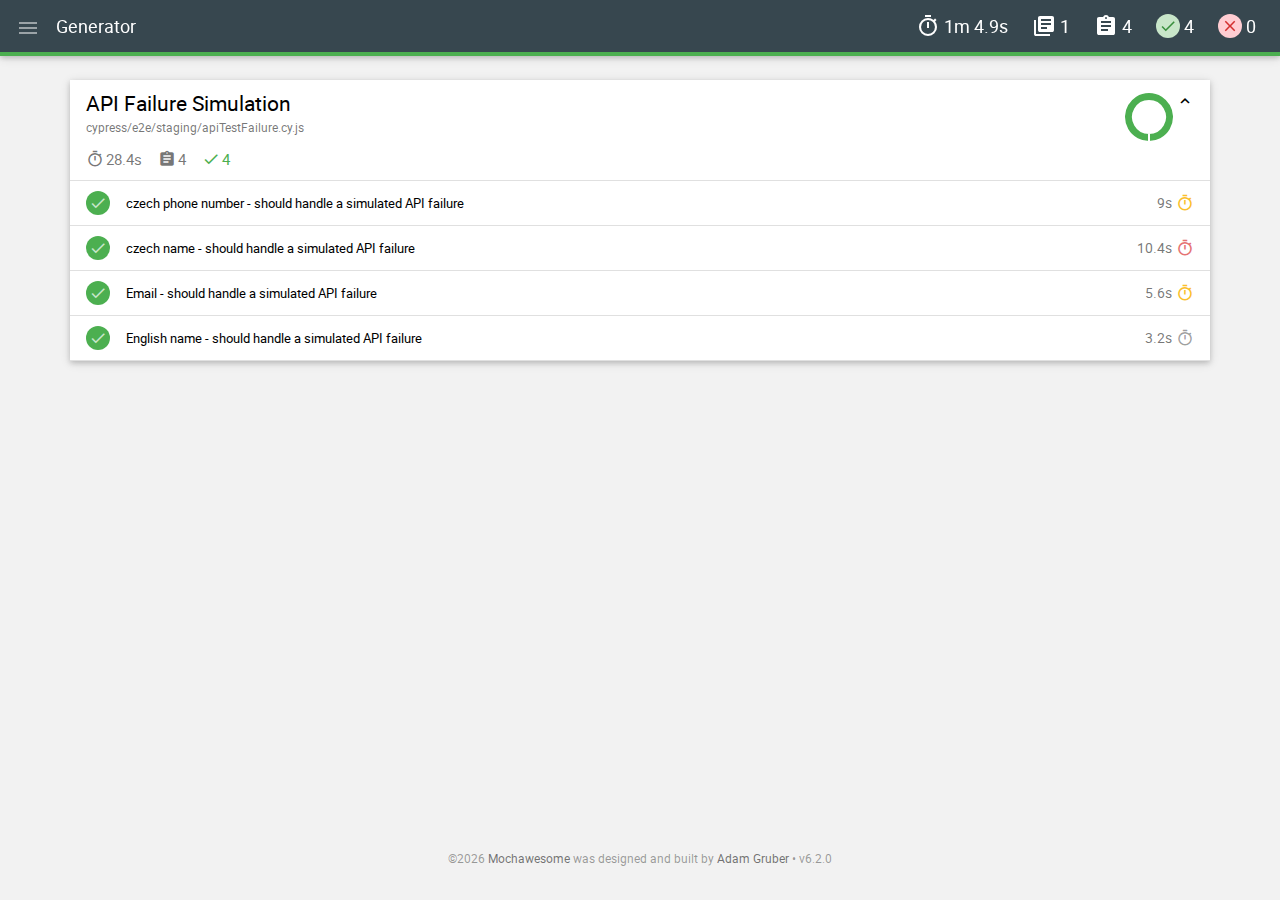
==== public/HTML_20Report/index.html @ 856b13a6 "Adding new pictures and 3 section are almosr done" ====
<!doctype html>
<html lang="en"><head><meta charSet="utf-8"/><meta http-equiv="X-UA-Compatible" content="IE=edge"/><meta name="viewport" content="width=device-width, initial-scale=1"/><title>Generator cypress tests reports</title><link rel="stylesheet" href="assets/app.css"/></head><body data-raw="{&quot;stats&quot;:{&quot;suites&quot;:1,&quot;tests&quot;:4,&quot;passes&quot;:4,&quot;pending&quot;:0,&quot;failures&quot;:0,&quot;testsRegistered&quot;:4,&quot;passPercent&quot;:100,&quot;pendingPercent&quot;:0,&quot;other&quot;:0,&quot;hasOther&quot;:false,&quot;skipped&quot;:0,&quot;hasSkipped&quot;:false,&quot;start&quot;:&quot;2024-03-16T16:29:11.268Z&quot;,&quot;end&quot;:&quot;2024-03-16T16:30:16.251Z&quot;,&quot;duration&quot;:64983},&quot;results&quot;:[{&quot;uuid&quot;:&quot;bce0558d-50f2-4da8-b6d6-2792b051e5bb&quot;,&quot;title&quot;:&quot;&quot;,&quot;fullFile&quot;:&quot;cypress/e2e/staging/apiTestFailure.cy.js&quot;,&quot;file&quot;:&quot;cypress/e2e/staging/apiTestFailure.cy.js&quot;,&quot;beforeHooks&quot;:[],&quot;afterHooks&quot;:[],&quot;tests&quot;:[],&quot;suites&quot;:[{&quot;uuid&quot;:&quot;c9a921f4-aa68-4372-8e29-d79bae575b4d&quot;,&quot;title&quot;:&quot;API Failure Simulation&quot;,&quot;fullFile&quot;:&quot;cypress/e2e/staging/apiTestFailure.cy.js&quot;,&quot;file&quot;:&quot;cypress/e2e/staging/apiTestFailure.cy.js&quot;,&quot;beforeHooks&quot;:[],&quot;afterHooks&quot;:[],&quot;tests&quot;:[{&quot;title&quot;:&quot;czech phone number - should handle a simulated API failure &quot;,&quot;fullTitle&quot;:&quot;API Failure Simulation czech phone number - should handle a simulated API failure &quot;,&quot;timedOut&quot;:null,&quot;duration&quot;:9098,&quot;state&quot;:&quot;passed&quot;,&quot;speed&quot;:&quot;medium&quot;,&quot;pass&quot;:true,&quot;fail&quot;:false,&quot;pending&quot;:false,&quot;context&quot;:null,&quot;code&quot;:&quot;// Step 1: Intercept and change the response to a failure status\ncy.intercept(&#x27;GET&#x27;, &#x27;/api/czechPhoneNumber&#x27;, {\n  statusCode: 500,\n  body: {\n    error: &#x27;Internal Server Error&#x27;\n  }\n}).as(&#x27;apiFailure&#x27;);\ncy.get(&#x27;#generateOption&#x27;).select(&#x27;czechPhoneNumber&#x27;);\ncy.get(&#x27;#generate&#x27;).click();\n// Step 3: Assert the API call received the failure response\ncy.wait(&#x27;@apiFailure&#x27;).its(&#x27;response.statusCode&#x27;).should(&#x27;eq&#x27;, 500);\n// Step 4: Verify how the application handles the failure\ncy.get(&#x27;#nameDisplay&#x27;).should(&#x27;have.value&#x27;, &#x27;Error generating data.&#x27;);&quot;,&quot;err&quot;:{},&quot;uuid&quot;:&quot;479ec57d-1788-4ef9-943a-34f402d22995&quot;,&quot;parentUUID&quot;:&quot;c9a921f4-aa68-4372-8e29-d79bae575b4d&quot;,&quot;isHook&quot;:false,&quot;skipped&quot;:false},{&quot;title&quot;:&quot;czech name - should handle a simulated API failure &quot;,&quot;fullTitle&quot;:&quot;API Failure Simulation czech name - should handle a simulated API failure &quot;,&quot;timedOut&quot;:null,&quot;duration&quot;:10458,&quot;state&quot;:&quot;passed&quot;,&quot;speed&quot;:&quot;slow&quot;,&quot;pass&quot;:true,&quot;fail&quot;:false,&quot;pending&quot;:false,&quot;context&quot;:null,&quot;code&quot;:&quot;// Step 1: Intercept and change the response to a failure status\ncy.intercept(&#x27;GET&#x27;, &#x27;/api/czechName&#x27;, {\n  statusCode: 500,\n  body: {\n    error: &#x27;Internal Server Error&#x27;\n  }\n}).as(&#x27;apiFailure&#x27;);\ncy.get(&#x27;#generateOption&#x27;).select(&#x27;czechName&#x27;);\ncy.get(&#x27;#generate&#x27;).click();\n// Step 3: Assert the API call received the failure response\ncy.wait(&#x27;@apiFailure&#x27;).its(&#x27;response.statusCode&#x27;).should(&#x27;eq&#x27;, 500);\n// Step 4: Verify how the application handles the failure\ncy.get(&#x27;#nameDisplay&#x27;).should(&#x27;have.value&#x27;, &#x27;Error generating data.&#x27;);&quot;,&quot;err&quot;:{},&quot;uuid&quot;:&quot;5e4d827c-6515-48ee-8de1-ce8b8e899436&quot;,&quot;parentUUID&quot;:&quot;c9a921f4-aa68-4372-8e29-d79bae575b4d&quot;,&quot;isHook&quot;:false,&quot;skipped&quot;:false},{&quot;title&quot;:&quot;Email - should handle a simulated API failure &quot;,&quot;fullTitle&quot;:&quot;API Failure Simulation Email - should handle a simulated API failure &quot;,&quot;timedOut&quot;:null,&quot;duration&quot;:5635,&quot;state&quot;:&quot;passed&quot;,&quot;speed&quot;:&quot;medium&quot;,&quot;pass&quot;:true,&quot;fail&quot;:false,&quot;pending&quot;:false,&quot;context&quot;:null,&quot;code&quot;:&quot;// Step 1: Intercept and change the response to a failure status\ncy.intercept(&#x27;GET&#x27;, &#x27;/api/testEmail&#x27;, {\n  statusCode: 500,\n  body: {\n    error: &#x27;Internal Server Error&#x27;\n  }\n}).as(&#x27;apiFailure&#x27;);\ncy.get(&#x27;#generateOption&#x27;).select(&#x27;testEmail&#x27;);\ncy.get(&#x27;#generate&#x27;).click();\n// Step 3: Assert the API call received the failure response\ncy.wait(&#x27;@apiFailure&#x27;).its(&#x27;response.statusCode&#x27;).should(&#x27;eq&#x27;, 500);\n// Step 4: Verify how the application handles the failure\ncy.get(&#x27;#nameDisplay&#x27;).should(&#x27;have.value&#x27;, &#x27;Error generating data.&#x27;);&quot;,&quot;err&quot;:{},&quot;uuid&quot;:&quot;5d371f69-d407-437b-9dad-ba96b5d5f956&quot;,&quot;parentUUID&quot;:&quot;c9a921f4-aa68-4372-8e29-d79bae575b4d&quot;,&quot;isHook&quot;:false,&quot;skipped&quot;:false},{&quot;title&quot;:&quot;English name - should handle a simulated API failure &quot;,&quot;fullTitle&quot;:&quot;API Failure Simulation English name - should handle a simulated API failure &quot;,&quot;timedOut&quot;:null,&quot;duration&quot;:3216,&quot;state&quot;:&quot;passed&quot;,&quot;speed&quot;:&quot;fast&quot;,&quot;pass&quot;:true,&quot;fail&quot;:false,&quot;pending&quot;:false,&quot;context&quot;:null,&quot;code&quot;:&quot;// Step 1: Intercept and change the response to a failure status\ncy.intercept(&#x27;GET&#x27;, &#x27;/api/englishName&#x27;, {\n  statusCode: 500,\n  body: {\n    error: &#x27;Internal Server Error&#x27;\n  }\n}).as(&#x27;apiFailure&#x27;);\ncy.get(&#x27;#generateOption&#x27;).select(&#x27;englishName&#x27;);\ncy.get(&#x27;#generate&#x27;).click();\n// Step 3: Assert the API call received the failure response\ncy.wait(&#x27;@apiFailure&#x27;).its(&#x27;response.statusCode&#x27;).should(&#x27;eq&#x27;, 500);\n// Step 4: Verify how the application handles the failure\ncy.get(&#x27;#nameDisplay&#x27;).should(&#x27;have.value&#x27;, &#x27;Error generating data.&#x27;);&quot;,&quot;err&quot;:{},&quot;uuid&quot;:&quot;a2dae4ef-8670-461a-8a8a-98d522574c43&quot;,&quot;parentUUID&quot;:&quot;c9a921f4-aa68-4372-8e29-d79bae575b4d&quot;,&quot;isHook&quot;:false,&quot;skipped&quot;:false}],&quot;suites&quot;:[],&quot;passes&quot;:[&quot;479ec57d-1788-4ef9-943a-34f402d22995&quot;,&quot;5e4d827c-6515-48ee-8de1-ce8b8e899436&quot;,&quot;5d371f69-d407-437b-9dad-ba96b5d5f956&quot;,&quot;a2dae4ef-8670-461a-8a8a-98d522574c43&quot;],&quot;failures&quot;:[],&quot;pending&quot;:[],&quot;skipped&quot;:[],&quot;duration&quot;:28407,&quot;root&quot;:false,&quot;rootEmpty&quot;:false,&quot;_timeout&quot;:2000}],&quot;passes&quot;:[],&quot;failures&quot;:[],&quot;pending&quot;:[],&quot;skipped&quot;:[],&quot;duration&quot;:0,&quot;root&quot;:true,&quot;rootEmpty&quot;:true,&quot;_timeout&quot;:2000}],&quot;meta&quot;:{&quot;mocha&quot;:{&quot;version&quot;:&quot;7.0.1&quot;},&quot;mochawesome&quot;:{&quot;options&quot;:{&quot;quiet&quot;:false,&quot;reportFilename&quot;:&quot;mochawesome&quot;,&quot;saveHtml&quot;:false,&quot;saveJson&quot;:true,&quot;consoleReporter&quot;:&quot;spec&quot;,&quot;useInlineDiffs&quot;:false,&quot;code&quot;:true},&quot;version&quot;:&quot;7.1.3&quot;},&quot;marge&quot;:{&quot;options&quot;:{&quot;reportDir&quot;:&quot;cypress/reports/.jsons&quot;,&quot;charts&quot;:true,&quot;reportPageTitle&quot;:&quot;Generator cypress tests reports&quot;,&quot;embeddedScreenshots&quot;:true,&quot;overwrite&quot;:false,&quot;html&quot;:false,&quot;json&quot;:true},&quot;version&quot;:&quot;6.2.0&quot;}}}" data-config="{&quot;reportFilename&quot;:&quot;index.html&quot;,&quot;reportDir&quot;:&quot;/Generator/cypress/reports&quot;,&quot;reportTitle&quot;:&quot;Generator&quot;,&quot;reportPageTitle&quot;:&quot;Generator cypress tests reports&quot;,&quot;inline&quot;:false,&quot;inlineAssets&quot;:false,&quot;cdn&quot;:false,&quot;charts&quot;:true,&quot;enableCharts&quot;:true,&quot;code&quot;:true,&quot;enableCode&quot;:true,&quot;autoOpen&quot;:false,&quot;overwrite&quot;:true,&quot;timestamp&quot;:false,&quot;ts&quot;:false,&quot;showPassed&quot;:true,&quot;showFailed&quot;:true,&quot;showPending&quot;:true,&quot;showSkipped&quot;:false,&quot;showHooks&quot;:&quot;failed&quot;,&quot;saveJson&quot;:false,&quot;saveHtml&quot;:true,&quot;dev&quot;:false,&quot;assetsDir&quot;:&quot;/Generator/cypress/reports/assets&quot;,&quot;htmlFile&quot;:&quot;/Generator/cypress/reports/index.html&quot;}"><div id="report"></div><script src="assets/app.js"></script></body></html>
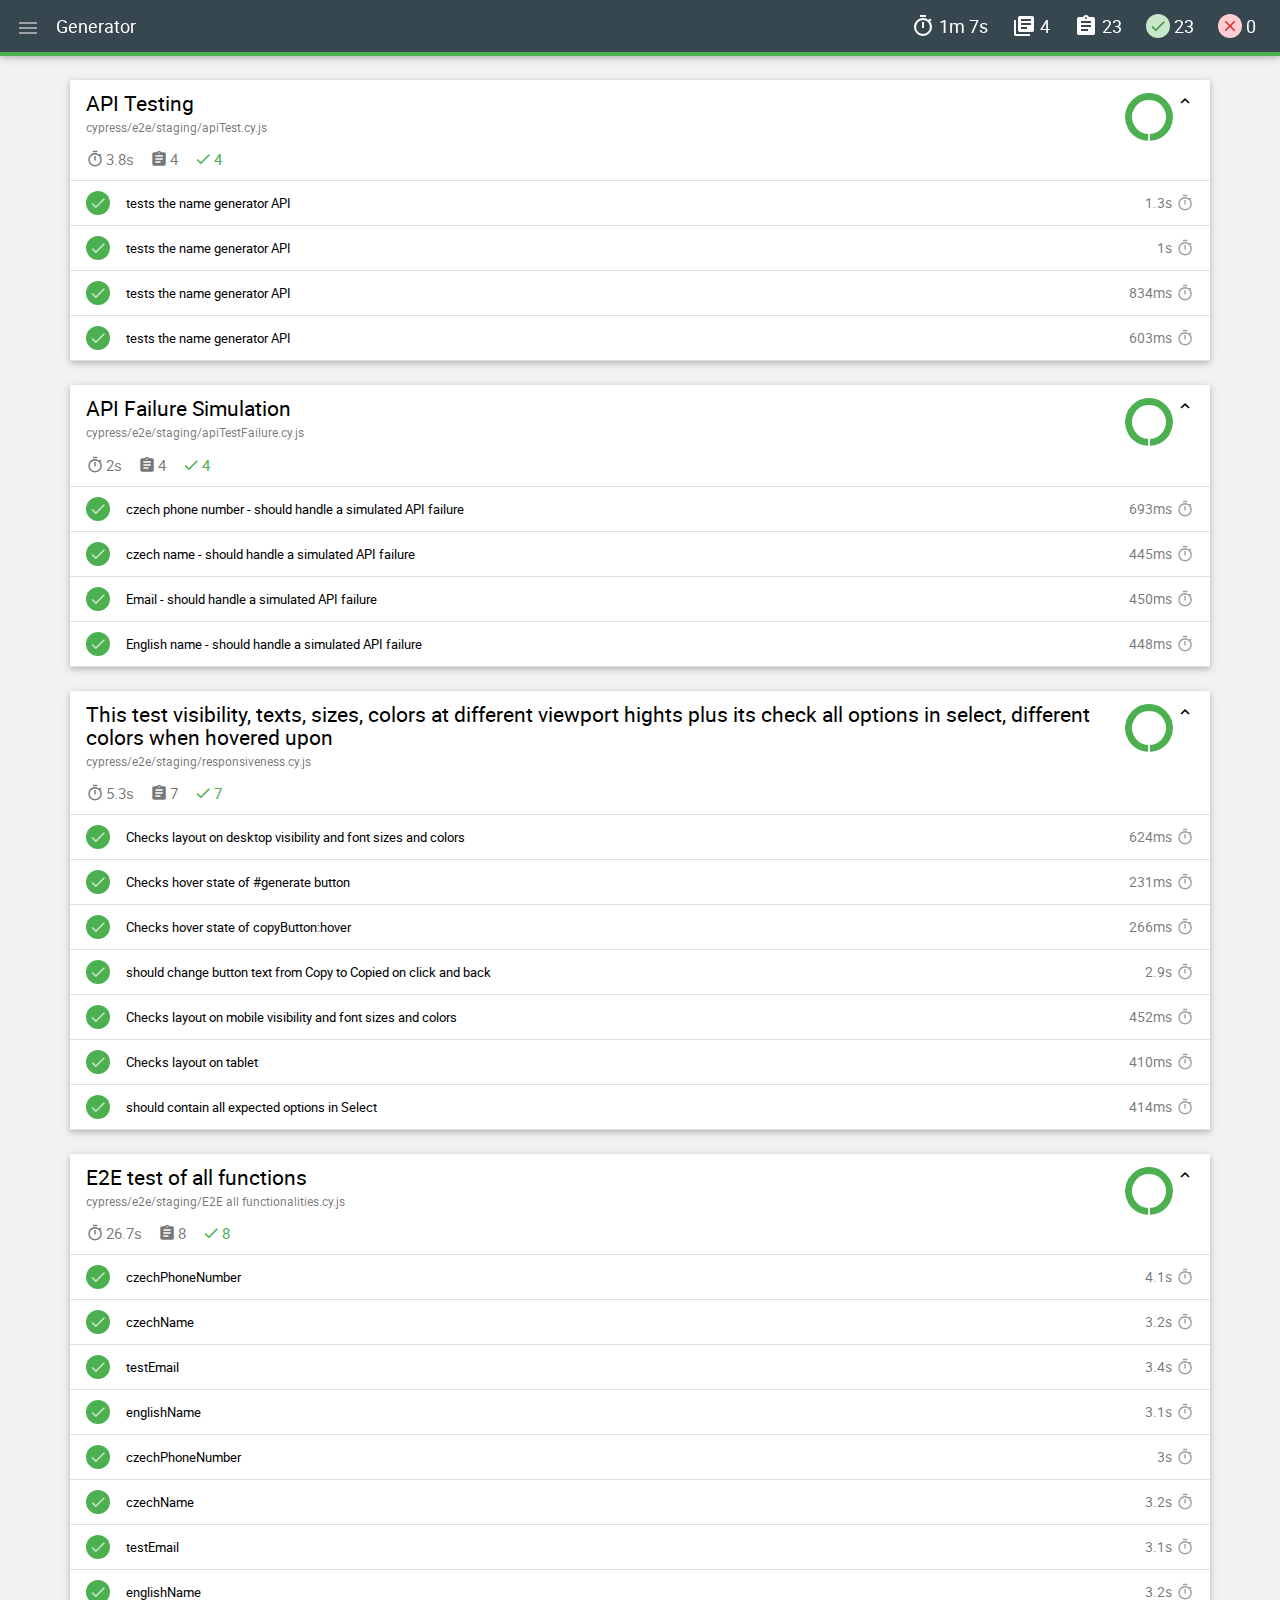
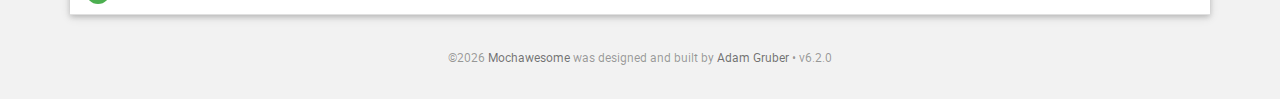
==== commit 0569046e: "Adding everything before trying to deploy to Vercel" ====
--- a/public/HTML_20Report/index.html
+++ b/public/HTML_20Report/index.html
@@ -1,2 +1,2 @@
 <!doctype html>
-<html lang="en"><head><meta charSet="utf-8"/><meta http-equiv="X-UA-Compatible" content="IE=edge"/><meta name="viewport" content="width=device-width, initial-scale=1"/><title>Generator cypress tests reports</title><link rel="stylesheet" href="assets/app.css"/></head><body data-raw="{&quot;stats&quot;:{&quot;suites&quot;:1,&quot;tests&quot;:4,&quot;passes&quot;:4,&quot;pending&quot;:0,&quot;failures&quot;:0,&quot;testsRegistered&quot;:4,&quot;passPercent&quot;:100,&quot;pendingPercent&quot;:0,&quot;other&quot;:0,&quot;hasOther&quot;:false,&quot;skipped&quot;:0,&quot;hasSkipped&quot;:false,&quot;start&quot;:&quot;2024-03-16T16:29:11.268Z&quot;,&quot;end&quot;:&quot;2024-03-16T16:30:16.251Z&quot;,&quot;duration&quot;:64983},&quot;results&quot;:[{&quot;uuid&quot;:&quot;bce0558d-50f2-4da8-b6d6-2792b051e5bb&quot;,&quot;title&quot;:&quot;&quot;,&quot;fullFile&quot;:&quot;cypress/e2e/staging/apiTestFailure.cy.js&quot;,&quot;file&quot;:&quot;cypress/e2e/staging/apiTestFailure.cy.js&quot;,&quot;beforeHooks&quot;:[],&quot;afterHooks&quot;:[],&quot;tests&quot;:[],&quot;suites&quot;:[{&quot;uuid&quot;:&quot;c9a921f4-aa68-4372-8e29-d79bae575b4d&quot;,&quot;title&quot;:&quot;API Failure Simulation&quot;,&quot;fullFile&quot;:&quot;cypress/e2e/staging/apiTestFailure.cy.js&quot;,&quot;file&quot;:&quot;cypress/e2e/staging/apiTestFailure.cy.js&quot;,&quot;beforeHooks&quot;:[],&quot;afterHooks&quot;:[],&quot;tests&quot;:[{&quot;title&quot;:&quot;czech phone number - should handle a simulated API failure &quot;,&quot;fullTitle&quot;:&quot;API Failure Simulation czech phone number - should handle a simulated API failure &quot;,&quot;timedOut&quot;:null,&quot;duration&quot;:9098,&quot;state&quot;:&quot;passed&quot;,&quot;speed&quot;:&quot;medium&quot;,&quot;pass&quot;:true,&quot;fail&quot;:false,&quot;pending&quot;:false,&quot;context&quot;:null,&quot;code&quot;:&quot;// Step 1: Intercept and change the response to a failure status\ncy.intercept(&#x27;GET&#x27;, &#x27;/api/czechPhoneNumber&#x27;, {\n  statusCode: 500,\n  body: {\n    error: &#x27;Internal Server Error&#x27;\n  }\n}).as(&#x27;apiFailure&#x27;);\ncy.get(&#x27;#generateOption&#x27;).select(&#x27;czechPhoneNumber&#x27;);\ncy.get(&#x27;#generate&#x27;).click();\n// Step 3: Assert the API call received the failure response\ncy.wait(&#x27;@apiFailure&#x27;).its(&#x27;response.statusCode&#x27;).should(&#x27;eq&#x27;, 500);\n// Step 4: Verify how the application handles the failure\ncy.get(&#x27;#nameDisplay&#x27;).should(&#x27;have.value&#x27;, &#x27;Error generating data.&#x27;);&quot;,&quot;err&quot;:{},&quot;uuid&quot;:&quot;479ec57d-1788-4ef9-943a-34f402d22995&quot;,&quot;parentUUID&quot;:&quot;c9a921f4-aa68-4372-8e29-d79bae575b4d&quot;,&quot;isHook&quot;:false,&quot;skipped&quot;:false},{&quot;title&quot;:&quot;czech name - should handle a simulated API failure &quot;,&quot;fullTitle&quot;:&quot;API Failure Simulation czech name - should handle a simulated API failure &quot;,&quot;timedOut&quot;:null,&quot;duration&quot;:10458,&quot;state&quot;:&quot;passed&quot;,&quot;speed&quot;:&quot;slow&quot;,&quot;pass&quot;:true,&quot;fail&quot;:false,&quot;pending&quot;:false,&quot;context&quot;:null,&quot;code&quot;:&quot;// Step 1: Intercept and change the response to a failure status\ncy.intercept(&#x27;GET&#x27;, &#x27;/api/czechName&#x27;, {\n  statusCode: 500,\n  body: {\n    error: &#x27;Internal Server Error&#x27;\n  }\n}).as(&#x27;apiFailure&#x27;);\ncy.get(&#x27;#generateOption&#x27;).select(&#x27;czechName&#x27;);\ncy.get(&#x27;#generate&#x27;).click();\n// Step 3: Assert the API call received the failure response\ncy.wait(&#x27;@apiFailure&#x27;).its(&#x27;response.statusCode&#x27;).should(&#x27;eq&#x27;, 500);\n// Step 4: Verify how the application handles the failure\ncy.get(&#x27;#nameDisplay&#x27;).should(&#x27;have.value&#x27;, &#x27;Error generating data.&#x27;);&quot;,&quot;err&quot;:{},&quot;uuid&quot;:&quot;5e4d827c-6515-48ee-8de1-ce8b8e899436&quot;,&quot;parentUUID&quot;:&quot;c9a921f4-aa68-4372-8e29-d79bae575b4d&quot;,&quot;isHook&quot;:false,&quot;skipped&quot;:false},{&quot;title&quot;:&quot;Email - should handle a simulated API failure &quot;,&quot;fullTitle&quot;:&quot;API Failure Simulation Email - should handle a simulated API failure &quot;,&quot;timedOut&quot;:null,&quot;duration&quot;:5635,&quot;state&quot;:&quot;passed&quot;,&quot;speed&quot;:&quot;medium&quot;,&quot;pass&quot;:true,&quot;fail&quot;:false,&quot;pending&quot;:false,&quot;context&quot;:null,&quot;code&quot;:&quot;// Step 1: Intercept and change the response to a failure status\ncy.intercept(&#x27;GET&#x27;, &#x27;/api/testEmail&#x27;, {\n  statusCode: 500,\n  body: {\n    error: &#x27;Internal Server Error&#x27;\n  }\n}).as(&#x27;apiFailure&#x27;);\ncy.get(&#x27;#generateOption&#x27;).select(&#x27;testEmail&#x27;);\ncy.get(&#x27;#generate&#x27;).click();\n// Step 3: Assert the API call received the failure response\ncy.wait(&#x27;@apiFailure&#x27;).its(&#x27;response.statusCode&#x27;).should(&#x27;eq&#x27;, 500);\n// Step 4: Verify how the application handles the failure\ncy.get(&#x27;#nameDisplay&#x27;).should(&#x27;have.value&#x27;, &#x27;Error generating data.&#x27;);&quot;,&quot;err&quot;:{},&quot;uuid&quot;:&quot;5d371f69-d407-437b-9dad-ba96b5d5f956&quot;,&quot;parentUUID&quot;:&quot;c9a921f4-aa68-4372-8e29-d79bae575b4d&quot;,&quot;isHook&quot;:false,&quot;skipped&quot;:false},{&quot;title&quot;:&quot;English name - should handle a simulated API failure &quot;,&quot;fullTitle&quot;:&quot;API Failure Simulation English name - should handle a simulated API failure &quot;,&quot;timedOut&quot;:null,&quot;duration&quot;:3216,&quot;state&quot;:&quot;passed&quot;,&quot;speed&quot;:&quot;fast&quot;,&quot;pass&quot;:true,&quot;fail&quot;:false,&quot;pending&quot;:false,&quot;context&quot;:null,&quot;code&quot;:&quot;// Step 1: Intercept and change the response to a failure status\ncy.intercept(&#x27;GET&#x27;, &#x27;/api/englishName&#x27;, {\n  statusCode: 500,\n  body: {\n    error: &#x27;Internal Server Error&#x27;\n  }\n}).as(&#x27;apiFailure&#x27;);\ncy.get(&#x27;#generateOption&#x27;).select(&#x27;englishName&#x27;);\ncy.get(&#x27;#generate&#x27;).click();\n// Step 3: Assert the API call received the failure response\ncy.wait(&#x27;@apiFailure&#x27;).its(&#x27;response.statusCode&#x27;).should(&#x27;eq&#x27;, 500);\n// Step 4: Verify how the application handles the failure\ncy.get(&#x27;#nameDisplay&#x27;).should(&#x27;have.value&#x27;, &#x27;Error generating data.&#x27;);&quot;,&quot;err&quot;:{},&quot;uuid&quot;:&quot;a2dae4ef-8670-461a-8a8a-98d522574c43&quot;,&quot;parentUUID&quot;:&quot;c9a921f4-aa68-4372-8e29-d79bae575b4d&quot;,&quot;isHook&quot;:false,&quot;skipped&quot;:false}],&quot;suites&quot;:[],&quot;passes&quot;:[&quot;479ec57d-1788-4ef9-943a-34f402d22995&quot;,&quot;5e4d827c-6515-48ee-8de1-ce8b8e899436&quot;,&quot;5d371f69-d407-437b-9dad-ba96b5d5f956&quot;,&quot;a2dae4ef-8670-461a-8a8a-98d522574c43&quot;],&quot;failures&quot;:[],&quot;pending&quot;:[],&quot;skipped&quot;:[],&quot;duration&quot;:28407,&quot;root&quot;:false,&quot;rootEmpty&quot;:false,&quot;_timeout&quot;:2000}],&quot;passes&quot;:[],&quot;failures&quot;:[],&quot;pending&quot;:[],&quot;skipped&quot;:[],&quot;duration&quot;:0,&quot;root&quot;:true,&quot;rootEmpty&quot;:true,&quot;_timeout&quot;:2000}],&quot;meta&quot;:{&quot;mocha&quot;:{&quot;version&quot;:&quot;7.0.1&quot;},&quot;mochawesome&quot;:{&quot;options&quot;:{&quot;quiet&quot;:false,&quot;reportFilename&quot;:&quot;mochawesome&quot;,&quot;saveHtml&quot;:false,&quot;saveJson&quot;:true,&quot;consoleReporter&quot;:&quot;spec&quot;,&quot;useInlineDiffs&quot;:false,&quot;code&quot;:true},&quot;version&quot;:&quot;7.1.3&quot;},&quot;marge&quot;:{&quot;options&quot;:{&quot;reportDir&quot;:&quot;cypress/reports/.jsons&quot;,&quot;charts&quot;:true,&quot;reportPageTitle&quot;:&quot;Generator cypress tests reports&quot;,&quot;embeddedScreenshots&quot;:true,&quot;overwrite&quot;:false,&quot;html&quot;:false,&quot;json&quot;:true},&quot;version&quot;:&quot;6.2.0&quot;}}}" data-config="{&quot;reportFilename&quot;:&quot;index.html&quot;,&quot;reportDir&quot;:&quot;/Generator/cypress/reports&quot;,&quot;reportTitle&quot;:&quot;Generator&quot;,&quot;reportPageTitle&quot;:&quot;Generator cypress tests reports&quot;,&quot;inline&quot;:false,&quot;inlineAssets&quot;:false,&quot;cdn&quot;:false,&quot;charts&quot;:true,&quot;enableCharts&quot;:true,&quot;code&quot;:true,&quot;enableCode&quot;:true,&quot;autoOpen&quot;:false,&quot;overwrite&quot;:true,&quot;timestamp&quot;:false,&quot;ts&quot;:false,&quot;showPassed&quot;:true,&quot;showFailed&quot;:true,&quot;showPending&quot;:true,&quot;showSkipped&quot;:false,&quot;showHooks&quot;:&quot;failed&quot;,&quot;saveJson&quot;:false,&quot;saveHtml&quot;:true,&quot;dev&quot;:false,&quot;assetsDir&quot;:&quot;/Generator/cypress/reports/assets&quot;,&quot;htmlFile&quot;:&quot;/Generator/cypress/reports/index.html&quot;}"><div id="report"></div><script src="assets/app.js"></script></body></html>+<html lang="en"><head><meta charSet="utf-8"/><meta http-equiv="X-UA-Compatible" content="IE=edge"/><meta name="viewport" content="width=device-width, initial-scale=1"/><title>Generator cypress tests reports</title><link rel="stylesheet" href="assets/app.css"/></head><body data-raw="{&quot;stats&quot;:{&quot;suites&quot;:4,&quot;tests&quot;:23,&quot;passes&quot;:23,&quot;pending&quot;:0,&quot;failures&quot;:0,&quot;testsRegistered&quot;:23,&quot;passPercent&quot;:100,&quot;pendingPercent&quot;:0,&quot;other&quot;:0,&quot;hasOther&quot;:false,&quot;skipped&quot;:0,&quot;hasSkipped&quot;:false,&quot;start&quot;:&quot;2024-03-22T09:49:56.739Z&quot;,&quot;end&quot;:&quot;2024-03-22T09:51:03.824Z&quot;,&quot;duration&quot;:67085},&quot;results&quot;:[{&quot;uuid&quot;:&quot;058f0191-69b2-461f-9e42-94ab22dad3a1&quot;,&quot;title&quot;:&quot;&quot;,&quot;fullFile&quot;:&quot;cypress/e2e/staging/apiTest.cy.js&quot;,&quot;file&quot;:&quot;cypress/e2e/staging/apiTest.cy.js&quot;,&quot;beforeHooks&quot;:[],&quot;afterHooks&quot;:[],&quot;tests&quot;:[],&quot;suites&quot;:[{&quot;uuid&quot;:&quot;c1345afc-4f48-4d4b-b9e0-8e5a4fd93da1&quot;,&quot;title&quot;:&quot;API Testing&quot;,&quot;fullFile&quot;:&quot;cypress/e2e/staging/apiTest.cy.js&quot;,&quot;file&quot;:&quot;cypress/e2e/staging/apiTest.cy.js&quot;,&quot;beforeHooks&quot;:[],&quot;afterHooks&quot;:[],&quot;tests&quot;:[{&quot;title&quot;:&quot;tests the name generator API&quot;,&quot;fullTitle&quot;:&quot;API Testing tests the name generator API&quot;,&quot;timedOut&quot;:null,&quot;duration&quot;:1315,&quot;state&quot;:&quot;passed&quot;,&quot;speed&quot;:&quot;fast&quot;,&quot;pass&quot;:true,&quot;fail&quot;:false,&quot;pending&quot;:false,&quot;context&quot;:null,&quot;code&quot;:&quot;cy.request(&#x27;GET&#x27;, &#x27;http://staging-generator-dusky.vercel.app/api/czechPhoneNumber&#x27;).then(response =&gt; {\n  expect(response.status).to.eq(200);\n  // Additional assertions about the response body can be added here\n});&quot;,&quot;err&quot;:{},&quot;uuid&quot;:&quot;9948a4e0-ffb1-4aeb-a0a4-95fc18938fdc&quot;,&quot;parentUUID&quot;:&quot;c1345afc-4f48-4d4b-b9e0-8e5a4fd93da1&quot;,&quot;isHook&quot;:false,&quot;skipped&quot;:false},{&quot;title&quot;:&quot;tests the name generator API&quot;,&quot;fullTitle&quot;:&quot;API Testing tests the name generator API&quot;,&quot;timedOut&quot;:null,&quot;duration&quot;:1077,&quot;state&quot;:&quot;passed&quot;,&quot;speed&quot;:&quot;fast&quot;,&quot;pass&quot;:true,&quot;fail&quot;:false,&quot;pending&quot;:false,&quot;context&quot;:null,&quot;code&quot;:&quot;cy.request(&#x27;GET&#x27;, &#x27;http://staging-generator-dusky.vercel.app/api/czechName&#x27;).then(response =&gt; {\n  expect(response.status).to.eq(200);\n  // Additional assertions about the response body can be added here\n});&quot;,&quot;err&quot;:{},&quot;uuid&quot;:&quot;51392621-bf6e-4f8b-a89f-bee8dc1ed642&quot;,&quot;parentUUID&quot;:&quot;c1345afc-4f48-4d4b-b9e0-8e5a4fd93da1&quot;,&quot;isHook&quot;:false,&quot;skipped&quot;:false},{&quot;title&quot;:&quot;tests the name generator API&quot;,&quot;fullTitle&quot;:&quot;API Testing tests the name generator API&quot;,&quot;timedOut&quot;:null,&quot;duration&quot;:834,&quot;state&quot;:&quot;passed&quot;,&quot;speed&quot;:&quot;fast&quot;,&quot;pass&quot;:true,&quot;fail&quot;:false,&quot;pending&quot;:false,&quot;context&quot;:null,&quot;code&quot;:&quot;cy.request(&#x27;GET&#x27;, &#x27;http://staging-generator-dusky.vercel.app/api/testEmail&#x27;).then(response =&gt; {\n  expect(response.status).to.eq(200);\n  // Additional assertions about the response body can be added here\n});&quot;,&quot;err&quot;:{},&quot;uuid&quot;:&quot;82e2d1fc-0195-4c2f-bad6-ec3bb3cb1828&quot;,&quot;parentUUID&quot;:&quot;c1345afc-4f48-4d4b-b9e0-8e5a4fd93da1&quot;,&quot;isHook&quot;:false,&quot;skipped&quot;:false},{&quot;title&quot;:&quot;tests the name generator API&quot;,&quot;fullTitle&quot;:&quot;API Testing tests the name generator API&quot;,&quot;timedOut&quot;:null,&quot;duration&quot;:603,&quot;state&quot;:&quot;passed&quot;,&quot;speed&quot;:&quot;fast&quot;,&quot;pass&quot;:true,&quot;fail&quot;:false,&quot;pending&quot;:false,&quot;context&quot;:null,&quot;code&quot;:&quot;cy.request(&#x27;GET&#x27;, &#x27;http://staging-generator-dusky.vercel.app/api/englishName&#x27;).then(response =&gt; {\n  expect(response.status).to.eq(200);\n  // Additional assertions about the response body can be added here\n});&quot;,&quot;err&quot;:{},&quot;uuid&quot;:&quot;b2d58ec0-42fa-4fed-9756-b69b6df17f7b&quot;,&quot;parentUUID&quot;:&quot;c1345afc-4f48-4d4b-b9e0-8e5a4fd93da1&quot;,&quot;isHook&quot;:false,&quot;skipped&quot;:false}],&quot;suites&quot;:[],&quot;passes&quot;:[&quot;9948a4e0-ffb1-4aeb-a0a4-95fc18938fdc&quot;,&quot;51392621-bf6e-4f8b-a89f-bee8dc1ed642&quot;,&quot;82e2d1fc-0195-4c2f-bad6-ec3bb3cb1828&quot;,&quot;b2d58ec0-42fa-4fed-9756-b69b6df17f7b&quot;],&quot;failures&quot;:[],&quot;pending&quot;:[],&quot;skipped&quot;:[],&quot;duration&quot;:3829,&quot;root&quot;:false,&quot;rootEmpty&quot;:false,&quot;_timeout&quot;:2000}],&quot;passes&quot;:[],&quot;failures&quot;:[],&quot;pending&quot;:[],&quot;skipped&quot;:[],&quot;duration&quot;:0,&quot;root&quot;:true,&quot;rootEmpty&quot;:true,&quot;_timeout&quot;:2000},{&quot;uuid&quot;:&quot;d909eea0-9c72-45c3-9da3-6dc9bc0dc04b&quot;,&quot;title&quot;:&quot;&quot;,&quot;fullFile&quot;:&quot;cypress/e2e/staging/apiTestFailure.cy.js&quot;,&quot;file&quot;:&quot;cypress/e2e/staging/apiTestFailure.cy.js&quot;,&quot;beforeHooks&quot;:[],&quot;afterHooks&quot;:[],&quot;tests&quot;:[],&quot;suites&quot;:[{&quot;uuid&quot;:&quot;2505d2d0-36c8-4c3e-a492-d636dbdca5c5&quot;,&quot;title&quot;:&quot;API Failure Simulation&quot;,&quot;fullFile&quot;:&quot;cypress/e2e/staging/apiTestFailure.cy.js&quot;,&quot;file&quot;:&quot;cypress/e2e/staging/apiTestFailure.cy.js&quot;,&quot;beforeHooks&quot;:[],&quot;afterHooks&quot;:[],&quot;tests&quot;:[{&quot;title&quot;:&quot;czech phone number - should handle a simulated API failure &quot;,&quot;fullTitle&quot;:&quot;API Failure Simulation czech phone number - should handle a simulated API failure &quot;,&quot;timedOut&quot;:null,&quot;duration&quot;:693,&quot;state&quot;:&quot;passed&quot;,&quot;speed&quot;:&quot;fast&quot;,&quot;pass&quot;:true,&quot;fail&quot;:false,&quot;pending&quot;:false,&quot;context&quot;:null,&quot;code&quot;:&quot;// Step 1: Intercept and change the response to a failure status\ncy.intercept(&#x27;GET&#x27;, &#x27;/api/czechPhoneNumber&#x27;, {\n  statusCode: 500,\n  body: {\n    error: &#x27;Internal Server Error&#x27;\n  }\n}).as(&#x27;apiFailure&#x27;);\ncy.get(&#x27;#generateOption&#x27;).select(&#x27;czechPhoneNumber&#x27;);\ncy.get(&#x27;#generate&#x27;).click();\n// Step 3: Assert the API call received the failure response\ncy.wait(&#x27;@apiFailure&#x27;).its(&#x27;response.statusCode&#x27;).should(&#x27;eq&#x27;, 500);\n// Step 4: Verify how the application handles the failure\ncy.get(&#x27;#nameDisplay&#x27;).should(&#x27;have.value&#x27;, &#x27;Error generating data.&#x27;);&quot;,&quot;err&quot;:{},&quot;uuid&quot;:&quot;fc83e191-a569-4a83-ba4f-c19b04ffd389&quot;,&quot;parentUUID&quot;:&quot;2505d2d0-36c8-4c3e-a492-d636dbdca5c5&quot;,&quot;isHook&quot;:false,&quot;skipped&quot;:false},{&quot;title&quot;:&quot;czech name - should handle a simulated API failure &quot;,&quot;fullTitle&quot;:&quot;API Failure Simulation czech name - should handle a simulated API failure &quot;,&quot;timedOut&quot;:null,&quot;duration&quot;:445,&quot;state&quot;:&quot;passed&quot;,&quot;speed&quot;:&quot;fast&quot;,&quot;pass&quot;:true,&quot;fail&quot;:false,&quot;pending&quot;:false,&quot;context&quot;:null,&quot;code&quot;:&quot;// Step 1: Intercept and change the response to a failure status\ncy.intercept(&#x27;GET&#x27;, &#x27;/api/czechName&#x27;, {\n  statusCode: 500,\n  body: {\n    error: &#x27;Internal Server Error&#x27;\n  }\n}).as(&#x27;apiFailure&#x27;);\ncy.get(&#x27;#generateOption&#x27;).select(&#x27;czechName&#x27;);\ncy.get(&#x27;#generate&#x27;).click();\n// Step 3: Assert the API call received the failure response\ncy.wait(&#x27;@apiFailure&#x27;).its(&#x27;response.statusCode&#x27;).should(&#x27;eq&#x27;, 500);\n// Step 4: Verify how the application handles the failure\ncy.get(&#x27;#nameDisplay&#x27;).should(&#x27;have.value&#x27;, &#x27;Error generating data.&#x27;);&quot;,&quot;err&quot;:{},&quot;uuid&quot;:&quot;714b2ac5-8b84-4505-982b-39cc88b57db7&quot;,&quot;parentUUID&quot;:&quot;2505d2d0-36c8-4c3e-a492-d636dbdca5c5&quot;,&quot;isHook&quot;:false,&quot;skipped&quot;:false},{&quot;title&quot;:&quot;Email - should handle a simulated API failure &quot;,&quot;fullTitle&quot;:&quot;API Failure Simulation Email - should handle a simulated API failure &quot;,&quot;timedOut&quot;:null,&quot;duration&quot;:450,&quot;state&quot;:&quot;passed&quot;,&quot;speed&quot;:&quot;fast&quot;,&quot;pass&quot;:true,&quot;fail&quot;:false,&quot;pending&quot;:false,&quot;context&quot;:null,&quot;code&quot;:&quot;// Step 1: Intercept and change the response to a failure status\ncy.intercept(&#x27;GET&#x27;, &#x27;/api/testEmail&#x27;, {\n  statusCode: 500,\n  body: {\n    error: &#x27;Internal Server Error&#x27;\n  }\n}).as(&#x27;apiFailure&#x27;);\ncy.get(&#x27;#generateOption&#x27;).select(&#x27;testEmail&#x27;);\ncy.get(&#x27;#generate&#x27;).click();\n// Step 3: Assert the API call received the failure response\ncy.wait(&#x27;@apiFailure&#x27;).its(&#x27;response.statusCode&#x27;).should(&#x27;eq&#x27;, 500);\n// Step 4: Verify how the application handles the failure\ncy.get(&#x27;#nameDisplay&#x27;).should(&#x27;have.value&#x27;, &#x27;Error generating data.&#x27;);&quot;,&quot;err&quot;:{},&quot;uuid&quot;:&quot;2a9f3b64-a711-4a44-a0eb-a0befd1b3b79&quot;,&quot;parentUUID&quot;:&quot;2505d2d0-36c8-4c3e-a492-d636dbdca5c5&quot;,&quot;isHook&quot;:false,&quot;skipped&quot;:false},{&quot;title&quot;:&quot;English name - should handle a simulated API failure &quot;,&quot;fullTitle&quot;:&quot;API Failure Simulation English name - should handle a simulated API failure &quot;,&quot;timedOut&quot;:null,&quot;duration&quot;:448,&quot;state&quot;:&quot;passed&quot;,&quot;speed&quot;:&quot;fast&quot;,&quot;pass&quot;:true,&quot;fail&quot;:false,&quot;pending&quot;:false,&quot;context&quot;:null,&quot;code&quot;:&quot;// Step 1: Intercept and change the response to a failure status\ncy.intercept(&#x27;GET&#x27;, &#x27;/api/englishName&#x27;, {\n  statusCode: 500,\n  body: {\n    error: &#x27;Internal Server Error&#x27;\n  }\n}).as(&#x27;apiFailure&#x27;);\ncy.get(&#x27;#generateOption&#x27;).select(&#x27;englishName&#x27;);\ncy.get(&#x27;#generate&#x27;).click();\n// Step 3: Assert the API call received the failure response\ncy.wait(&#x27;@apiFailure&#x27;).its(&#x27;response.statusCode&#x27;).should(&#x27;eq&#x27;, 500);\n// Step 4: Verify how the application handles the failure\ncy.get(&#x27;#nameDisplay&#x27;).should(&#x27;have.value&#x27;, &#x27;Error generating data.&#x27;);&quot;,&quot;err&quot;:{},&quot;uuid&quot;:&quot;8cc65fff-4e0b-48a9-8f51-0643581178de&quot;,&quot;parentUUID&quot;:&quot;2505d2d0-36c8-4c3e-a492-d636dbdca5c5&quot;,&quot;isHook&quot;:false,&quot;skipped&quot;:false}],&quot;suites&quot;:[],&quot;passes&quot;:[&quot;fc83e191-a569-4a83-ba4f-c19b04ffd389&quot;,&quot;714b2ac5-8b84-4505-982b-39cc88b57db7&quot;,&quot;2a9f3b64-a711-4a44-a0eb-a0befd1b3b79&quot;,&quot;8cc65fff-4e0b-48a9-8f51-0643581178de&quot;],&quot;failures&quot;:[],&quot;pending&quot;:[],&quot;skipped&quot;:[],&quot;duration&quot;:2036,&quot;root&quot;:false,&quot;rootEmpty&quot;:false,&quot;_timeout&quot;:2000}],&quot;passes&quot;:[],&quot;failures&quot;:[],&quot;pending&quot;:[],&quot;skipped&quot;:[],&quot;duration&quot;:0,&quot;root&quot;:true,&quot;rootEmpty&quot;:true,&quot;_timeout&quot;:2000},{&quot;uuid&quot;:&quot;166cd680-1ade-414a-8417-38139395e1e5&quot;,&quot;title&quot;:&quot;&quot;,&quot;fullFile&quot;:&quot;cypress/e2e/staging/responsiveness.cy.js&quot;,&quot;file&quot;:&quot;cypress/e2e/staging/responsiveness.cy.js&quot;,&quot;beforeHooks&quot;:[],&quot;afterHooks&quot;:[],&quot;tests&quot;:[],&quot;suites&quot;:[{&quot;uuid&quot;:&quot;8b1cdf0a-a11c-4efc-849e-a51eaad5c536&quot;,&quot;title&quot;:&quot;This test visibility, texts, sizes, colors at different viewport hights plus its check all options in select, different colors when hovered upon&quot;,&quot;fullFile&quot;:&quot;cypress/e2e/staging/responsiveness.cy.js&quot;,&quot;file&quot;:&quot;cypress/e2e/staging/responsiveness.cy.js&quot;,&quot;beforeHooks&quot;:[],&quot;afterHooks&quot;:[],&quot;tests&quot;:[{&quot;title&quot;:&quot;Checks layout on desktop visibility and font sizes and colors&quot;,&quot;fullTitle&quot;:&quot;This test visibility, texts, sizes, colors at different viewport hights plus its check all options in select, different colors when hovered upon Checks layout on desktop visibility and font sizes and colors&quot;,&quot;timedOut&quot;:null,&quot;duration&quot;:624,&quot;state&quot;:&quot;passed&quot;,&quot;speed&quot;:&quot;fast&quot;,&quot;pass&quot;:true,&quot;fail&quot;:false,&quot;pending&quot;:false,&quot;context&quot;:null,&quot;code&quot;:&quot;cy.viewport(1920, 1080); // Set viewport to desktop size\ncy.get(&#x27;#maindiv&#x27;).should(&#x27;be.visible&#x27;);\ncy.get(&#x27;h1&#x27;).should(&#x27;be.visible&#x27;);\ncy.get(&#x27;#generate&#x27;).should(&#x27;be.visible&#x27;);\ncy.get(&#x27;#generateOption&#x27;).should(&#x27;be.visible&#x27;);\ncy.get(&#x27;#nameDisplay&#x27;).should(&#x27;be.visible&#x27;);\ncy.get(&#x27;#copyButton&#x27;).should(&#x27;be.visible&#x27;);\ncy.get(&#x27;#response&#x27;).should(&#x27;be.visible&#x27;);\ncy.get(&#x27;h1&#x27;).should(&#x27;have.text&#x27;, &#x27;Generátor&#x27;);\ncy.get(&#x27;#labelChoose&#x27;).should(&#x27;have.text&#x27;, &#x27;Vyber si co chceš vygenerovat:&#x27;);\ncy.get(&#x27;#generate&#x27;).should(&#x27;have.text&#x27;, &#x27;Generuj&#x27;);\ncy.get(&#x27;#copyButton&#x27;).should(&#x27;have.text&#x27;, &#x27;Copy&#x27;);\ncy.get(&#x27;h1&#x27;).should(&#x27;have.css&#x27;, &#x27;font-size&#x27;, &#x27;56px&#x27;); // Adjust as per your style\ncy.get(&#x27;#generate&#x27;).should(&#x27;have.css&#x27;, &#x27;font-size&#x27;, &#x27;22.4px&#x27;); // Adjust as per your responsive design\ncy.get(&#x27;#generateOption&#x27;).should(&#x27;have.css&#x27;, &#x27;font-size&#x27;, &#x27;16px&#x27;); // Adjust as per your responsive design\ncy.get(&#x27;#nameDisplay&#x27;).should(&#x27;have.css&#x27;, &#x27;font-size&#x27;, &#x27;20.8px&#x27;); // Adjust as per your responsive design\ncy.get(&#x27;#copyButton&#x27;).should(&#x27;have.css&#x27;, &#x27;font-size&#x27;, &#x27;16px&#x27;); // Adjust as per your responsive design\ncy.get(&#x27;#response&#x27;).should(&#x27;have.css&#x27;, &#x27;font-size&#x27;, &#x27;16px&#x27;); // Adjust as per your responsive design\ncy.get(&#x27;body&#x27;).should(&#x27;have.css&#x27;, &#x27;background-color&#x27;, &#x27;rgb(26, 26, 26)&#x27;);\ncy.get(&#x27;#generate&#x27;).should(&#x27;have.css&#x27;, &#x27;background-color&#x27;, &#x27;rgb(0, 64, 128)&#x27;); // Replace with actual RGB value\ncy.get(&#x27;#generate&#x27;).should(&#x27;have.css&#x27;, &#x27;color&#x27;, &#x27;rgb(255, 255, 255)&#x27;); // For white text\ncy.get(&#x27;#generateOption&#x27;).should(&#x27;have.css&#x27;, &#x27;color&#x27;, &#x27;rgb(26, 26, 26)&#x27;); // For white text\ncy.get(&#x27;#nameDisplay&#x27;).should(&#x27;have.css&#x27;, &#x27;color&#x27;, &#x27;rgb(255, 255, 255)&#x27;); // For white text\ncy.get(&#x27;#copyButton&#x27;).should(&#x27;have.css&#x27;, &#x27;color&#x27;, &#x27;rgb(255, 255, 255)&#x27;); // For white text// Add more assertions as needed\ncy.get(&#x27;#copyButton&#x27;).should(&#x27;have.css&#x27;, &#x27;background-color&#x27;, &#x27;rgb(76, 175, 80)&#x27;); // For white text// Add more assertions as needed&quot;,&quot;err&quot;:{},&quot;uuid&quot;:&quot;e7bdcfb1-e5b9-4416-847d-8fd08c6cec96&quot;,&quot;parentUUID&quot;:&quot;8b1cdf0a-a11c-4efc-849e-a51eaad5c536&quot;,&quot;isHook&quot;:false,&quot;skipped&quot;:false},{&quot;title&quot;:&quot;Checks hover state of #generate button&quot;,&quot;fullTitle&quot;:&quot;This test visibility, texts, sizes, colors at different viewport hights plus its check all options in select, different colors when hovered upon Checks hover state of #generate button&quot;,&quot;timedOut&quot;:null,&quot;duration&quot;:231,&quot;state&quot;:&quot;passed&quot;,&quot;speed&quot;:&quot;fast&quot;,&quot;pass&quot;:true,&quot;fail&quot;:false,&quot;pending&quot;:false,&quot;context&quot;:null,&quot;code&quot;:&quot;cy.viewport(1920, 1080); // Set viewport to desktop size\ncy.get(&#x27;#generate&#x27;).trigger(&#x27;mouseover&#x27;) // Simulate a hover event\n.should(&#x27;have.css&#x27;, &#x27;background-color&#x27;, &#x27;rgb(0, 64, 128)&#x27;); // Replace with the expected color on hover\n// You can add more assertions here if needed, like checking text color changes, etc.&quot;,&quot;err&quot;:{},&quot;uuid&quot;:&quot;b8c066e5-69ad-43f6-8ed5-37022176b28c&quot;,&quot;parentUUID&quot;:&quot;8b1cdf0a-a11c-4efc-849e-a51eaad5c536&quot;,&quot;isHook&quot;:false,&quot;skipped&quot;:false},{&quot;title&quot;:&quot;Checks hover state of copyButton:hover &quot;,&quot;fullTitle&quot;:&quot;This test visibility, texts, sizes, colors at different viewport hights plus its check all options in select, different colors when hovered upon Checks hover state of copyButton:hover &quot;,&quot;timedOut&quot;:null,&quot;duration&quot;:266,&quot;state&quot;:&quot;passed&quot;,&quot;speed&quot;:&quot;fast&quot;,&quot;pass&quot;:true,&quot;fail&quot;:false,&quot;pending&quot;:false,&quot;context&quot;:null,&quot;code&quot;:&quot;cy.viewport(1920, 1080); // Set viewport to desktop size\ncy.get(&#x27;#copyButton&#x27;).trigger(&#x27;mouseover&#x27;) // Simulate a hover event\n.should(&#x27;have.css&#x27;, &#x27;background-color&#x27;, &#x27;rgb(76, 175, 80)&#x27;); // Replace with the expected color on hover\n// You can add more assertions here if needed, like checking text color changes, etc.&quot;,&quot;err&quot;:{},&quot;uuid&quot;:&quot;eee09437-d880-4cfa-aa58-3f81828c7cc1&quot;,&quot;parentUUID&quot;:&quot;8b1cdf0a-a11c-4efc-849e-a51eaad5c536&quot;,&quot;isHook&quot;:false,&quot;skipped&quot;:false},{&quot;title&quot;:&quot;should change button text from Copy to Copied on click and back&quot;,&quot;fullTitle&quot;:&quot;This test visibility, texts, sizes, colors at different viewport hights plus its check all options in select, different colors when hovered upon should change button text from Copy to Copied on click and back&quot;,&quot;timedOut&quot;:null,&quot;duration&quot;:2910,&quot;state&quot;:&quot;passed&quot;,&quot;speed&quot;:&quot;fast&quot;,&quot;pass&quot;:true,&quot;fail&quot;:false,&quot;pending&quot;:false,&quot;context&quot;:null,&quot;code&quot;:&quot;// Assert that the button text is initially &#x27;Copy&#x27;\ncy.get(&#x27;#copyButton&#x27;).should(&#x27;have.text&#x27;, &#x27;Copy&#x27;);\ncy.get(&#x27;#copyButton&#x27;).click().should(&#x27;have.text&#x27;, &#x27;Copied!&#x27;);\ncy.wait(2500); // Wait for the duration of the timeout in your JavaScript\ncy.get(&#x27;#copyButton&#x27;).should(&#x27;have.text&#x27;, &#x27;Copy&#x27;);&quot;,&quot;err&quot;:{},&quot;uuid&quot;:&quot;eb4c9eef-8325-4171-a95f-d46555816009&quot;,&quot;parentUUID&quot;:&quot;8b1cdf0a-a11c-4efc-849e-a51eaad5c536&quot;,&quot;isHook&quot;:false,&quot;skipped&quot;:false},{&quot;title&quot;:&quot;Checks layout on mobile visibility and font sizes and colors&quot;,&quot;fullTitle&quot;:&quot;This test visibility, texts, sizes, colors at different viewport hights plus its check all options in select, different colors when hovered upon Checks layout on mobile visibility and font sizes and colors&quot;,&quot;timedOut&quot;:null,&quot;duration&quot;:452,&quot;state&quot;:&quot;passed&quot;,&quot;speed&quot;:&quot;fast&quot;,&quot;pass&quot;:true,&quot;fail&quot;:false,&quot;pending&quot;:false,&quot;context&quot;:null,&quot;code&quot;:&quot;cy.viewport(393, 852); // iPhone 15 local viewport\ncy.get(&#x27;#maindiv&#x27;).should(&#x27;be.visible&#x27;);\ncy.get(&#x27;h1&#x27;).should(&#x27;be.visible&#x27;);\ncy.get(&#x27;#generate&#x27;).should(&#x27;be.visible&#x27;);\ncy.get(&#x27;#generateOption&#x27;).should(&#x27;be.visible&#x27;);\ncy.get(&#x27;#nameDisplay&#x27;).should(&#x27;be.visible&#x27;);\ncy.get(&#x27;#copyButton&#x27;).should(&#x27;be.visible&#x27;);\ncy.get(&#x27;#response&#x27;).should(&#x27;be.visible&#x27;);\ncy.get(&#x27;h1&#x27;).should(&#x27;have.text&#x27;, &#x27;Generátor&#x27;);\ncy.get(&#x27;#labelChoose&#x27;).should(&#x27;have.text&#x27;, &#x27;Vyber si co chceš vygenerovat:&#x27;);\ncy.get(&#x27;#generate&#x27;).should(&#x27;have.text&#x27;, &#x27;Generuj&#x27;);\ncy.get(&#x27;#copyButton&#x27;).should(&#x27;have.text&#x27;, &#x27;Copy&#x27;);\ncy.get(&#x27;h1&#x27;).should(&#x27;have.css&#x27;, &#x27;font-size&#x27;, &#x27;48px&#x27;); // Adjust as per your responsive design\ncy.get(&#x27;#generate&#x27;).should(&#x27;have.css&#x27;, &#x27;font-size&#x27;, &#x27;32px&#x27;); // Adjust as per your responsive design\ncy.get(&#x27;#generateOption&#x27;).should(&#x27;have.css&#x27;, &#x27;font-size&#x27;, &#x27;16px&#x27;); // Adjust as per your responsive design\ncy.get(&#x27;#nameDisplay&#x27;).should(&#x27;have.css&#x27;, &#x27;font-size&#x27;, &#x27;24px&#x27;); // Adjust as per your responsive design\ncy.get(&#x27;#copyButton&#x27;).should(&#x27;have.css&#x27;, &#x27;font-size&#x27;, &#x27;16px&#x27;); // Adjust as per your responsive design\ncy.get(&#x27;#response&#x27;).should(&#x27;have.css&#x27;, &#x27;font-size&#x27;, &#x27;16px&#x27;); // Adjust as per your responsive design\ncy.get(&#x27;body&#x27;).should(&#x27;have.css&#x27;, &#x27;background-color&#x27;, &#x27;rgb(26, 26, 26)&#x27;);\ncy.get(&#x27;#generate&#x27;).should(&#x27;have.css&#x27;, &#x27;background-color&#x27;, &#x27;rgb(0, 64, 128)&#x27;); // Replace with actual RGB value\ncy.get(&#x27;#generate&#x27;).should(&#x27;have.css&#x27;, &#x27;color&#x27;, &#x27;rgb(255, 255, 255)&#x27;); // For white text\ncy.get(&#x27;#generateOption&#x27;).should(&#x27;have.css&#x27;, &#x27;color&#x27;, &#x27;rgb(26, 26, 26)&#x27;); // For white text\ncy.get(&#x27;#nameDisplay&#x27;).should(&#x27;have.css&#x27;, &#x27;color&#x27;, &#x27;rgb(255, 255, 255)&#x27;); // For white text\ncy.get(&#x27;#copyButton&#x27;).should(&#x27;have.css&#x27;, &#x27;color&#x27;, &#x27;rgb(255, 255, 255)&#x27;); // For white text// Add more assertions as needed\ncy.get(&#x27;#copyButton&#x27;).should(&#x27;have.css&#x27;, &#x27;background-color&#x27;, &#x27;rgb(76, 175, 80)&#x27;); // For white text// Add more assertions as needed&quot;,&quot;err&quot;:{},&quot;uuid&quot;:&quot;177364ee-87ed-41da-9ae8-c3cebe1bbcea&quot;,&quot;parentUUID&quot;:&quot;8b1cdf0a-a11c-4efc-849e-a51eaad5c536&quot;,&quot;isHook&quot;:false,&quot;skipped&quot;:false},{&quot;title&quot;:&quot;Checks layout on tablet&quot;,&quot;fullTitle&quot;:&quot;This test visibility, texts, sizes, colors at different viewport hights plus its check all options in select, different colors when hovered upon Checks layout on tablet&quot;,&quot;timedOut&quot;:null,&quot;duration&quot;:410,&quot;state&quot;:&quot;passed&quot;,&quot;speed&quot;:&quot;fast&quot;,&quot;pass&quot;:true,&quot;fail&quot;:false,&quot;pending&quot;:false,&quot;context&quot;:null,&quot;code&quot;:&quot;cy.viewport(820, 1180); // iPad size\ncy.get(&#x27;#maindiv&#x27;).should(&#x27;be.visible&#x27;);\ncy.get(&#x27;h1&#x27;).should(&#x27;be.visible&#x27;);\ncy.get(&#x27;#generate&#x27;).should(&#x27;be.visible&#x27;);\ncy.get(&#x27;#generateOption&#x27;).should(&#x27;be.visible&#x27;);\ncy.get(&#x27;#nameDisplay&#x27;).should(&#x27;be.visible&#x27;);\ncy.get(&#x27;#copyButton&#x27;).should(&#x27;be.visible&#x27;);\ncy.get(&#x27;#response&#x27;).should(&#x27;be.visible&#x27;);\ncy.get(&#x27;h1&#x27;).should(&#x27;have.text&#x27;, &#x27;Generátor&#x27;);\ncy.get(&#x27;#labelChoose&#x27;).should(&#x27;have.text&#x27;, &#x27;Vyber si co chceš vygenerovat:&#x27;);\ncy.get(&#x27;#generate&#x27;).should(&#x27;have.text&#x27;, &#x27;Generuj&#x27;);\ncy.get(&#x27;#copyButton&#x27;).should(&#x27;have.text&#x27;, &#x27;Copy&#x27;);\ncy.get(&#x27;h1&#x27;).should(&#x27;have.css&#x27;, &#x27;font-size&#x27;, &#x27;56px&#x27;); // Adjust as per your style\ncy.get(&#x27;#generate&#x27;).should(&#x27;have.css&#x27;, &#x27;font-size&#x27;, &#x27;22.4px&#x27;); // Adjust as per your responsive design\ncy.get(&#x27;#generateOption&#x27;).should(&#x27;have.css&#x27;, &#x27;font-size&#x27;, &#x27;16px&#x27;); // Adjust as per your responsive design\ncy.get(&#x27;#nameDisplay&#x27;).should(&#x27;have.css&#x27;, &#x27;font-size&#x27;, &#x27;20.8px&#x27;); // Adjust as per your responsive design\ncy.get(&#x27;#copyButton&#x27;).should(&#x27;have.css&#x27;, &#x27;font-size&#x27;, &#x27;16px&#x27;); // Adjust as per your responsive design\ncy.get(&#x27;#response&#x27;).should(&#x27;have.css&#x27;, &#x27;font-size&#x27;, &#x27;16px&#x27;); // Ad\ncy.get(&#x27;#response&#x27;).should(&#x27;have.css&#x27;, &#x27;font-size&#x27;, &#x27;16px&#x27;); // Adjust as per your responsive design\ncy.get(&#x27;body&#x27;).should(&#x27;have.css&#x27;, &#x27;background-color&#x27;, &#x27;rgb(26, 26, 26)&#x27;);\ncy.get(&#x27;#generate&#x27;).should(&#x27;have.css&#x27;, &#x27;background-color&#x27;, &#x27;rgb(0, 64, 128)&#x27;); // Replace with actual RGB value\ncy.get(&#x27;#generate&#x27;).should(&#x27;have.css&#x27;, &#x27;color&#x27;, &#x27;rgb(255, 255, 255)&#x27;); // For white text\ncy.get(&#x27;#generateOption&#x27;).should(&#x27;have.css&#x27;, &#x27;color&#x27;, &#x27;rgb(26, 26, 26)&#x27;); // For white text\ncy.get(&#x27;#nameDisplay&#x27;).should(&#x27;have.css&#x27;, &#x27;color&#x27;, &#x27;rgb(255, 255, 255)&#x27;); // For white text\ncy.get(&#x27;#copyButton&#x27;).should(&#x27;have.css&#x27;, &#x27;color&#x27;, &#x27;rgb(255, 255, 255)&#x27;); // For white text// Add more assertions as needed\ncy.get(&#x27;#copyButton&#x27;).should(&#x27;have.css&#x27;, &#x27;background-color&#x27;, &#x27;rgb(76, 175, 80)&#x27;); // For white text// Add more assertions as needed\n// Add more assertions specific to mobile layout&quot;,&quot;err&quot;:{},&quot;uuid&quot;:&quot;933edc83-d826-40ab-9e77-e49df07f7a78&quot;,&quot;parentUUID&quot;:&quot;8b1cdf0a-a11c-4efc-849e-a51eaad5c536&quot;,&quot;isHook&quot;:false,&quot;skipped&quot;:false},{&quot;title&quot;:&quot;should contain all expected options in Select&quot;,&quot;fullTitle&quot;:&quot;This test visibility, texts, sizes, colors at different viewport hights plus its check all options in select, different colors when hovered upon should contain all expected options in Select&quot;,&quot;timedOut&quot;:null,&quot;duration&quot;:414,&quot;state&quot;:&quot;passed&quot;,&quot;speed&quot;:&quot;fast&quot;,&quot;pass&quot;:true,&quot;fail&quot;:false,&quot;pending&quot;:false,&quot;context&quot;:null,&quot;code&quot;:&quot;cy.get(&#x27;#generateOption&#x27;).within(() =&gt; {\n  cy.get(&#x27;option&#x27;).should(&#x27;have.length&#x27;, 5); // Checks the total number of options\n  cy.get(&#x27;option&#x27;).eq(0).should(&#x27;have.value&#x27;, &#x27;czechPhoneNumber&#x27;).and(&#x27;have.text&#x27;, &#x27;Mobilní číslo&#x27;);\n  cy.get(&#x27;option&#x27;).eq(1).should(&#x27;have.value&#x27;, &#x27;czechName&#x27;).and(&#x27;have.text&#x27;, &#x27;České jméno&#x27;);\n  cy.get(&#x27;option&#x27;).eq(2).should(&#x27;have.value&#x27;, &#x27;testEmail&#x27;).and(&#x27;have.text&#x27;, &#x27;Email&#x27;);\n  cy.get(&#x27;option&#x27;).eq(3).should(&#x27;have.value&#x27;, &#x27;rc&#x27;).and(&#x27;have.text&#x27;, &#x27;Rodné číslo&#x27;);\n  cy.get(&#x27;option&#x27;).eq(4).should(&#x27;have.value&#x27;, &#x27;englishName&#x27;).and(&#x27;have.text&#x27;, &#x27;Anglické jméno&#x27;);\n});&quot;,&quot;err&quot;:{},&quot;uuid&quot;:&quot;29b97087-1473-4812-a398-3c704d3cfa8f&quot;,&quot;parentUUID&quot;:&quot;8b1cdf0a-a11c-4efc-849e-a51eaad5c536&quot;,&quot;isHook&quot;:false,&quot;skipped&quot;:false}],&quot;suites&quot;:[],&quot;passes&quot;:[&quot;e7bdcfb1-e5b9-4416-847d-8fd08c6cec96&quot;,&quot;b8c066e5-69ad-43f6-8ed5-37022176b28c&quot;,&quot;eee09437-d880-4cfa-aa58-3f81828c7cc1&quot;,&quot;eb4c9eef-8325-4171-a95f-d46555816009&quot;,&quot;177364ee-87ed-41da-9ae8-c3cebe1bbcea&quot;,&quot;933edc83-d826-40ab-9e77-e49df07f7a78&quot;,&quot;29b97087-1473-4812-a398-3c704d3cfa8f&quot;],&quot;failures&quot;:[],&quot;pending&quot;:[],&quot;skipped&quot;:[],&quot;duration&quot;:5307,&quot;root&quot;:false,&quot;rootEmpty&quot;:false,&quot;_timeout&quot;:2000}],&quot;passes&quot;:[],&quot;failures&quot;:[],&quot;pending&quot;:[],&quot;skipped&quot;:[],&quot;duration&quot;:0,&quot;root&quot;:true,&quot;rootEmpty&quot;:true,&quot;_timeout&quot;:2000},{&quot;uuid&quot;:&quot;e1e5637b-b503-41d5-af74-3fb806168356&quot;,&quot;title&quot;:&quot;&quot;,&quot;fullFile&quot;:&quot;cypress/e2e/staging/E2E all functionalities.cy.js&quot;,&quot;file&quot;:&quot;cypress/e2e/staging/E2E all functionalities.cy.js&quot;,&quot;beforeHooks&quot;:[],&quot;afterHooks&quot;:[],&quot;tests&quot;:[],&quot;suites&quot;:[{&quot;uuid&quot;:&quot;0514756c-be57-4224-9620-a219fdfc55bc&quot;,&quot;title&quot;:&quot;E2E test of all functions&quot;,&quot;fullFile&quot;:&quot;cypress/e2e/staging/E2E all functionalities.cy.js&quot;,&quot;file&quot;:&quot;cypress/e2e/staging/E2E all functionalities.cy.js&quot;,&quot;beforeHooks&quot;:[],&quot;afterHooks&quot;:[],&quot;tests&quot;:[{&quot;title&quot;:&quot;czechPhoneNumber&quot;,&quot;fullTitle&quot;:&quot;E2E test of all functions czechPhoneNumber&quot;,&quot;timedOut&quot;:null,&quot;duration&quot;:4155,&quot;state&quot;:&quot;passed&quot;,&quot;speed&quot;:&quot;fast&quot;,&quot;pass&quot;:true,&quot;fail&quot;:false,&quot;pending&quot;:false,&quot;context&quot;:null,&quot;code&quot;:&quot;cy.viewport(1920, 1080); // Set viewport to desktop size\ncy.intercept(&#x27;GET&#x27;, &#x27;/api/czechPhoneNumber&#x27;).as(&#x27;generateCzechPhoneNumber&#x27;);\ncy.get(&#x27;#generateOption&#x27;).select(&#x27;czechPhoneNumber&#x27;);\ncy.get(&#x27;#generate&#x27;).click();\ncy.wait(2500); // wait for 1 second\ncy.wait(&#x27;@generateCzechPhoneNumber&#x27;).then(interception =&gt; {\n  expect(interception.response.statusCode).to.eq(200); // Check the status code\n  // The next line should be inside the .then() function\n  cy.get(&#x27;#nameDisplay&#x27;).invoke(&#x27;val&#x27;).then(czechPhoneNumber =&gt; {\n    expect(czechPhoneNumber.trim()).to.match(/^420[67]\\d{8}$/); // Check the phone number format\n  });\n  cy.get(&#x27;#nameDisplay&#x27;).should(&#x27;be.visible&#x27;);\n  cy.get(&#x27;#copyButton&#x27;).click();\n}); // Close the .then() function here&quot;,&quot;err&quot;:{},&quot;uuid&quot;:&quot;52c1fc62-34ee-462d-87e7-50d1def7a254&quot;,&quot;parentUUID&quot;:&quot;0514756c-be57-4224-9620-a219fdfc55bc&quot;,&quot;isHook&quot;:false,&quot;skipped&quot;:false},{&quot;title&quot;:&quot;czechName&quot;,&quot;fullTitle&quot;:&quot;E2E test of all functions czechName&quot;,&quot;timedOut&quot;:null,&quot;duration&quot;:3281,&quot;state&quot;:&quot;passed&quot;,&quot;speed&quot;:&quot;fast&quot;,&quot;pass&quot;:true,&quot;fail&quot;:false,&quot;pending&quot;:false,&quot;context&quot;:null,&quot;code&quot;:&quot;cy.viewport(1920, 1080); // Set viewport to desktop size\ncy.intercept(&#x27;GET&#x27;, &#x27;/api/czechName&#x27;).as(&#x27;generateCzechName&#x27;);\ncy.get(&#x27;#generateOption&#x27;).select(&#x27;czechName&#x27;);\ncy.get(&#x27;#generate&#x27;).click();\ncy.wait(2500); // wait for 1 second\ncy.wait(&#x27;@generateCzechName&#x27;).then(interception =&gt; {\n  expect(interception.response.statusCode).to.eq(200); // Check the status code\n});\n// Assuming the name is displayed in an element with ID &#x27;nameDisplay&#x27;\ncy.get(&#x27;#nameDisplay&#x27;).invoke(&#x27;val&#x27;).then(czechName =&gt; {\n  // Split the name by spaces and check if it has two parts\n  const nameParts = czechName.trim().split(&#x27; &#x27;);\n  expect(nameParts.length).to.eq(2);\n});\ncy.get(&#x27;#nameDisplay&#x27;).should(&#x27;be.visible&#x27;);\ncy.get(&#x27;#copyButton&#x27;).click();&quot;,&quot;err&quot;:{},&quot;uuid&quot;:&quot;a4341eeb-d10d-4470-bcf2-b1c5c315fcd9&quot;,&quot;parentUUID&quot;:&quot;0514756c-be57-4224-9620-a219fdfc55bc&quot;,&quot;isHook&quot;:false,&quot;skipped&quot;:false},{&quot;title&quot;:&quot;testEmail&quot;,&quot;fullTitle&quot;:&quot;E2E test of all functions testEmail&quot;,&quot;timedOut&quot;:null,&quot;duration&quot;:3406,&quot;state&quot;:&quot;passed&quot;,&quot;speed&quot;:&quot;fast&quot;,&quot;pass&quot;:true,&quot;fail&quot;:false,&quot;pending&quot;:false,&quot;context&quot;:null,&quot;code&quot;:&quot;cy.viewport(1920, 1080); // Set viewport to desktop size\ncy.intercept(&#x27;GET&#x27;, &#x27;/api/testEmail&#x27;).as(&#x27;generateTestEmail&#x27;);\ncy.get(&#x27;#generateOption&#x27;).select(&#x27;testEmail&#x27;);\ncy.get(&#x27;#generate&#x27;).click();\ncy.wait(2500); // wait for 1 second\ncy.wait(&#x27;@generateTestEmail&#x27;).then(interception =&gt; {\n  expect(interception.response.statusCode).to.eq(200); // Check the status code\n});\n// The next line should be inside the .then() function\n// Assuming the email is displayed in an element with ID &#x27;emailDisplay&#x27;\ncy.get(&#x27;#nameDisplay&#x27;).invoke(&#x27;val&#x27;).then(email =&gt; {\n  // Regular expression to validate standard email format\n  const emailRegex = /^[a-zA-Z0-9._-]+@[a-zA-Z0-9.-]+\\.[a-zA-Z]{2,4}$/;\n  expect(email).to.match(emailRegex);\n});\ncy.get(&#x27;#nameDisplay&#x27;).should(&#x27;be.visible&#x27;);\ncy.get(&#x27;#copyButton&#x27;).click();&quot;,&quot;err&quot;:{},&quot;uuid&quot;:&quot;f72c5c91-cf64-4f7b-b60b-d4053fc18189&quot;,&quot;parentUUID&quot;:&quot;0514756c-be57-4224-9620-a219fdfc55bc&quot;,&quot;isHook&quot;:false,&quot;skipped&quot;:false},{&quot;title&quot;:&quot;englishName&quot;,&quot;fullTitle&quot;:&quot;E2E test of all functions englishName&quot;,&quot;timedOut&quot;:null,&quot;duration&quot;:3170,&quot;state&quot;:&quot;passed&quot;,&quot;speed&quot;:&quot;fast&quot;,&quot;pass&quot;:true,&quot;fail&quot;:false,&quot;pending&quot;:false,&quot;context&quot;:null,&quot;code&quot;:&quot;cy.viewport(1920, 1080); // Set viewport to desktop size\ncy.intercept(&#x27;GET&#x27;, &#x27;/api/englishName&#x27;).as(&#x27;generateEnglishName&#x27;);\ncy.get(&#x27;#generateOption&#x27;).select(&#x27;englishName&#x27;);\ncy.get(&#x27;#generate&#x27;).click();\ncy.wait(2500); // wait for 1 second\ncy.wait(&#x27;@generateEnglishName&#x27;).then(interception =&gt; {\n  expect(interception.response.statusCode).to.eq(200); // Check the status code\n});\n// Assuming the name is displayed in an element with ID &#x27;nameDisplay&#x27;\ncy.get(&#x27;#nameDisplay&#x27;).invoke(&#x27;val&#x27;).then(czechName =&gt; {\n  // Split the name by spaces and check if it has two parts\n  const nameParts = czechName.trim().split(&#x27; &#x27;);\n  expect(nameParts.length).to.eq(2);\n});\ncy.get(&#x27;#nameDisplay&#x27;).should(&#x27;be.visible&#x27;);\ncy.get(&#x27;#copyButton&#x27;).click();&quot;,&quot;err&quot;:{},&quot;uuid&quot;:&quot;9c5f8229-ea6d-4acb-bb7e-a274b5e95400&quot;,&quot;parentUUID&quot;:&quot;0514756c-be57-4224-9620-a219fdfc55bc&quot;,&quot;isHook&quot;:false,&quot;skipped&quot;:false},{&quot;title&quot;:&quot;czechPhoneNumber&quot;,&quot;fullTitle&quot;:&quot;E2E test of all functions czechPhoneNumber&quot;,&quot;timedOut&quot;:null,&quot;duration&quot;:3055,&quot;state&quot;:&quot;passed&quot;,&quot;speed&quot;:&quot;fast&quot;,&quot;pass&quot;:true,&quot;fail&quot;:false,&quot;pending&quot;:false,&quot;context&quot;:null,&quot;code&quot;:&quot;cy.viewport(393, 852); // iPhone 15 local viewport\ncy.intercept(&#x27;GET&#x27;, &#x27;/api/czechPhoneNumber&#x27;).as(&#x27;generateCzechPhoneNumber&#x27;);\ncy.get(&#x27;#generateOption&#x27;).select(&#x27;czechPhoneNumber&#x27;);\ncy.get(&#x27;#generate&#x27;).click();\ncy.wait(2500); // wait for 1 second\ncy.wait(&#x27;@generateCzechPhoneNumber&#x27;).then(interception =&gt; {\n  expect(interception.response.statusCode).to.eq(200); // Check the status code\n  // The next line should be inside the .then() function\n  cy.get(&#x27;#nameDisplay&#x27;).invoke(&#x27;val&#x27;).then(czechPhoneNumber =&gt; {\n    expect(czechPhoneNumber.trim()).to.match(/^420[67]\\d{8}$/); // Check the phone number format\n  });\n  cy.get(&#x27;#nameDisplay&#x27;).should(&#x27;be.visible&#x27;);\n  cy.get(&#x27;#copyButton&#x27;).click();\n}); // Close the .then() function here&quot;,&quot;err&quot;:{},&quot;uuid&quot;:&quot;dd0799e9-90e1-45b3-923a-766f0b92b374&quot;,&quot;parentUUID&quot;:&quot;0514756c-be57-4224-9620-a219fdfc55bc&quot;,&quot;isHook&quot;:false,&quot;skipped&quot;:false},{&quot;title&quot;:&quot;czechName&quot;,&quot;fullTitle&quot;:&quot;E2E test of all functions czechName&quot;,&quot;timedOut&quot;:null,&quot;duration&quot;:3264,&quot;state&quot;:&quot;passed&quot;,&quot;speed&quot;:&quot;fast&quot;,&quot;pass&quot;:true,&quot;fail&quot;:false,&quot;pending&quot;:false,&quot;context&quot;:null,&quot;code&quot;:&quot;cy.viewport(393, 852); // iPhone 15 local viewport\ncy.intercept(&#x27;GET&#x27;, &#x27;/api/czechName&#x27;).as(&#x27;generateCzechName&#x27;);\ncy.get(&#x27;#generateOption&#x27;).select(&#x27;czechName&#x27;);\ncy.get(&#x27;#generate&#x27;).click();\ncy.wait(2500); // wait for 1 second\ncy.wait(&#x27;@generateCzechName&#x27;).then(interception =&gt; {\n  expect(interception.response.statusCode).to.eq(200); // Check the status code\n});\n// Assuming the name is displayed in an element with ID &#x27;nameDisplay&#x27;\ncy.get(&#x27;#nameDisplay&#x27;).invoke(&#x27;val&#x27;).then(czechName =&gt; {\n  // Split the name by spaces and check if it has two parts\n  const nameParts = czechName.trim().split(&#x27; &#x27;);\n  expect(nameParts.length).to.eq(2);\n});\ncy.get(&#x27;#nameDisplay&#x27;).should(&#x27;be.visible&#x27;);\ncy.get(&#x27;#copyButton&#x27;).click();&quot;,&quot;err&quot;:{},&quot;uuid&quot;:&quot;c888882b-df5d-448b-93fd-9d78befc6648&quot;,&quot;parentUUID&quot;:&quot;0514756c-be57-4224-9620-a219fdfc55bc&quot;,&quot;isHook&quot;:false,&quot;skipped&quot;:false},{&quot;title&quot;:&quot;testEmail&quot;,&quot;fullTitle&quot;:&quot;E2E test of all functions testEmail&quot;,&quot;timedOut&quot;:null,&quot;duration&quot;:3134,&quot;state&quot;:&quot;passed&quot;,&quot;speed&quot;:&quot;fast&quot;,&quot;pass&quot;:true,&quot;fail&quot;:false,&quot;pending&quot;:false,&quot;context&quot;:null,&quot;code&quot;:&quot;cy.viewport(393, 852); // iPhone 15 local viewport\ncy.intercept(&#x27;GET&#x27;, &#x27;/api/testEmail&#x27;).as(&#x27;generateTestEmail&#x27;);\ncy.get(&#x27;#generateOption&#x27;).select(&#x27;testEmail&#x27;);\ncy.get(&#x27;#generate&#x27;).click();\ncy.wait(2500); // wait for 1 second\ncy.wait(&#x27;@generateTestEmail&#x27;).then(interception =&gt; {\n  expect(interception.response.statusCode).to.eq(200); // Check the status code\n});\n// The next line should be inside the .then() function\n// Assuming the email is displayed in an element with ID &#x27;emailDisplay&#x27;\ncy.get(&#x27;#nameDisplay&#x27;).invoke(&#x27;val&#x27;).then(email =&gt; {\n  // Regular expression to validate standard email format\n  const emailRegex = /^[a-zA-Z0-9._-]+@[a-zA-Z0-9.-]+\\.[a-zA-Z]{2,4}$/;\n  expect(email).to.match(emailRegex);\n});\ncy.get(&#x27;#nameDisplay&#x27;).should(&#x27;be.visible&#x27;);\ncy.get(&#x27;#copyButton&#x27;).click();&quot;,&quot;err&quot;:{},&quot;uuid&quot;:&quot;be111253-771c-4f35-b820-34df25ea53ea&quot;,&quot;parentUUID&quot;:&quot;0514756c-be57-4224-9620-a219fdfc55bc&quot;,&quot;isHook&quot;:false,&quot;skipped&quot;:false},{&quot;title&quot;:&quot;englishName&quot;,&quot;fullTitle&quot;:&quot;E2E test of all functions englishName&quot;,&quot;timedOut&quot;:null,&quot;duration&quot;:3278,&quot;state&quot;:&quot;passed&quot;,&quot;speed&quot;:&quot;fast&quot;,&quot;pass&quot;:true,&quot;fail&quot;:false,&quot;pending&quot;:false,&quot;context&quot;:null,&quot;code&quot;:&quot;cy.viewport(393, 852); // iPhone 15 local viewport\ncy.intercept(&#x27;GET&#x27;, &#x27;/api/englishName&#x27;).as(&#x27;generateEnglishName&#x27;);\ncy.get(&#x27;#generateOption&#x27;).select(&#x27;englishName&#x27;);\ncy.get(&#x27;#generate&#x27;).click();\ncy.wait(2500); // wait for 1 second\ncy.wait(&#x27;@generateEnglishName&#x27;).then(interception =&gt; {\n  expect(interception.response.statusCode).to.eq(200); // Check the status code\n});\n// Assuming the name is displayed in an element with ID &#x27;nameDisplay&#x27;\ncy.get(&#x27;#nameDisplay&#x27;).invoke(&#x27;val&#x27;).then(czechName =&gt; {\n  // Split the name by spaces and check if it has two parts\n  const nameParts = czechName.trim().split(&#x27; &#x27;);\n  expect(nameParts.length).to.eq(2);\n});\ncy.get(&#x27;#nameDisplay&#x27;).should(&#x27;be.visible&#x27;);\ncy.get(&#x27;#copyButton&#x27;).click();&quot;,&quot;err&quot;:{},&quot;uuid&quot;:&quot;d133c8c3-970e-4cd1-8729-76462885c4eb&quot;,&quot;parentUUID&quot;:&quot;0514756c-be57-4224-9620-a219fdfc55bc&quot;,&quot;isHook&quot;:false,&quot;skipped&quot;:false}],&quot;suites&quot;:[],&quot;passes&quot;:[&quot;52c1fc62-34ee-462d-87e7-50d1def7a254&quot;,&quot;a4341eeb-d10d-4470-bcf2-b1c5c315fcd9&quot;,&quot;f72c5c91-cf64-4f7b-b60b-d4053fc18189&quot;,&quot;9c5f8229-ea6d-4acb-bb7e-a274b5e95400&quot;,&quot;dd0799e9-90e1-45b3-923a-766f0b92b374&quot;,&quot;c888882b-df5d-448b-93fd-9d78befc6648&quot;,&quot;be111253-771c-4f35-b820-34df25ea53ea&quot;,&quot;d133c8c3-970e-4cd1-8729-76462885c4eb&quot;],&quot;failures&quot;:[],&quot;pending&quot;:[],&quot;skipped&quot;:[],&quot;duration&quot;:26743,&quot;root&quot;:false,&quot;rootEmpty&quot;:false,&quot;_timeout&quot;:2000}],&quot;passes&quot;:[],&quot;failures&quot;:[],&quot;pending&quot;:[],&quot;skipped&quot;:[],&quot;duration&quot;:0,&quot;root&quot;:true,&quot;rootEmpty&quot;:true,&quot;_timeout&quot;:2000}],&quot;meta&quot;:{&quot;mocha&quot;:{&quot;version&quot;:&quot;7.0.1&quot;},&quot;mochawesome&quot;:{&quot;options&quot;:{&quot;quiet&quot;:false,&quot;reportFilename&quot;:&quot;mochawesome&quot;,&quot;saveHtml&quot;:false,&quot;saveJson&quot;:true,&quot;consoleReporter&quot;:&quot;spec&quot;,&quot;useInlineDiffs&quot;:false,&quot;code&quot;:true},&quot;version&quot;:&quot;7.1.3&quot;},&quot;marge&quot;:{&quot;options&quot;:{&quot;reportDir&quot;:&quot;cypress/reports/.jsons&quot;,&quot;charts&quot;:true,&quot;reportPageTitle&quot;:&quot;Generator cypress tests reports&quot;,&quot;embeddedScreenshots&quot;:true,&quot;overwrite&quot;:false,&quot;html&quot;:false,&quot;json&quot;:true},&quot;version&quot;:&quot;6.2.0&quot;}}}" data-config="{&quot;reportFilename&quot;:&quot;index.html&quot;,&quot;reportDir&quot;:&quot;/Generator/cypress/reports&quot;,&quot;reportTitle&quot;:&quot;Generator&quot;,&quot;reportPageTitle&quot;:&quot;Generator cypress tests reports&quot;,&quot;inline&quot;:false,&quot;inlineAssets&quot;:false,&quot;cdn&quot;:false,&quot;charts&quot;:true,&quot;enableCharts&quot;:true,&quot;code&quot;:true,&quot;enableCode&quot;:true,&quot;autoOpen&quot;:false,&quot;overwrite&quot;:true,&quot;timestamp&quot;:false,&quot;ts&quot;:false,&quot;showPassed&quot;:true,&quot;showFailed&quot;:true,&quot;showPending&quot;:true,&quot;showSkipped&quot;:false,&quot;showHooks&quot;:&quot;failed&quot;,&quot;saveJson&quot;:false,&quot;saveHtml&quot;:true,&quot;dev&quot;:false,&quot;assetsDir&quot;:&quot;/Generator/cypress/reports/assets&quot;,&quot;htmlFile&quot;:&quot;/Generator/cypress/reports/index.html&quot;}"><div id="report"></div><script src="assets/app.js"></script></body></html>